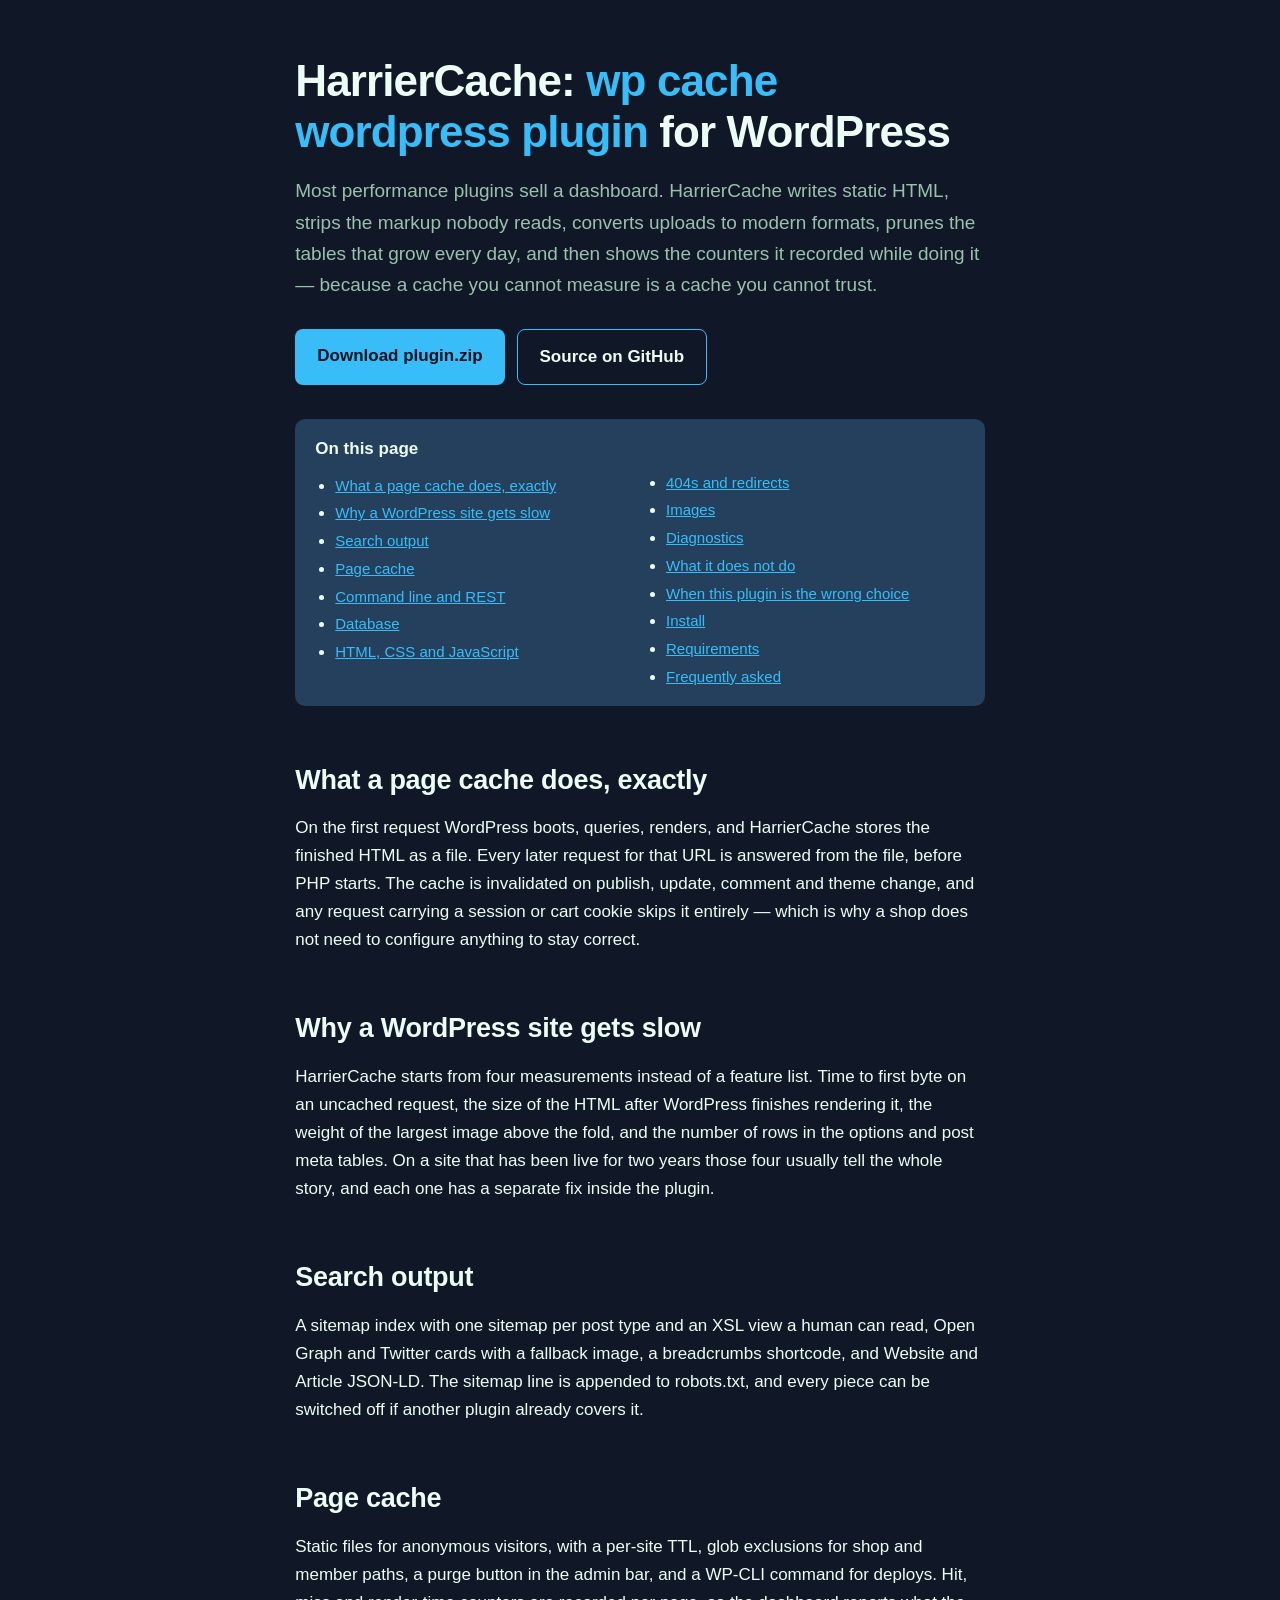
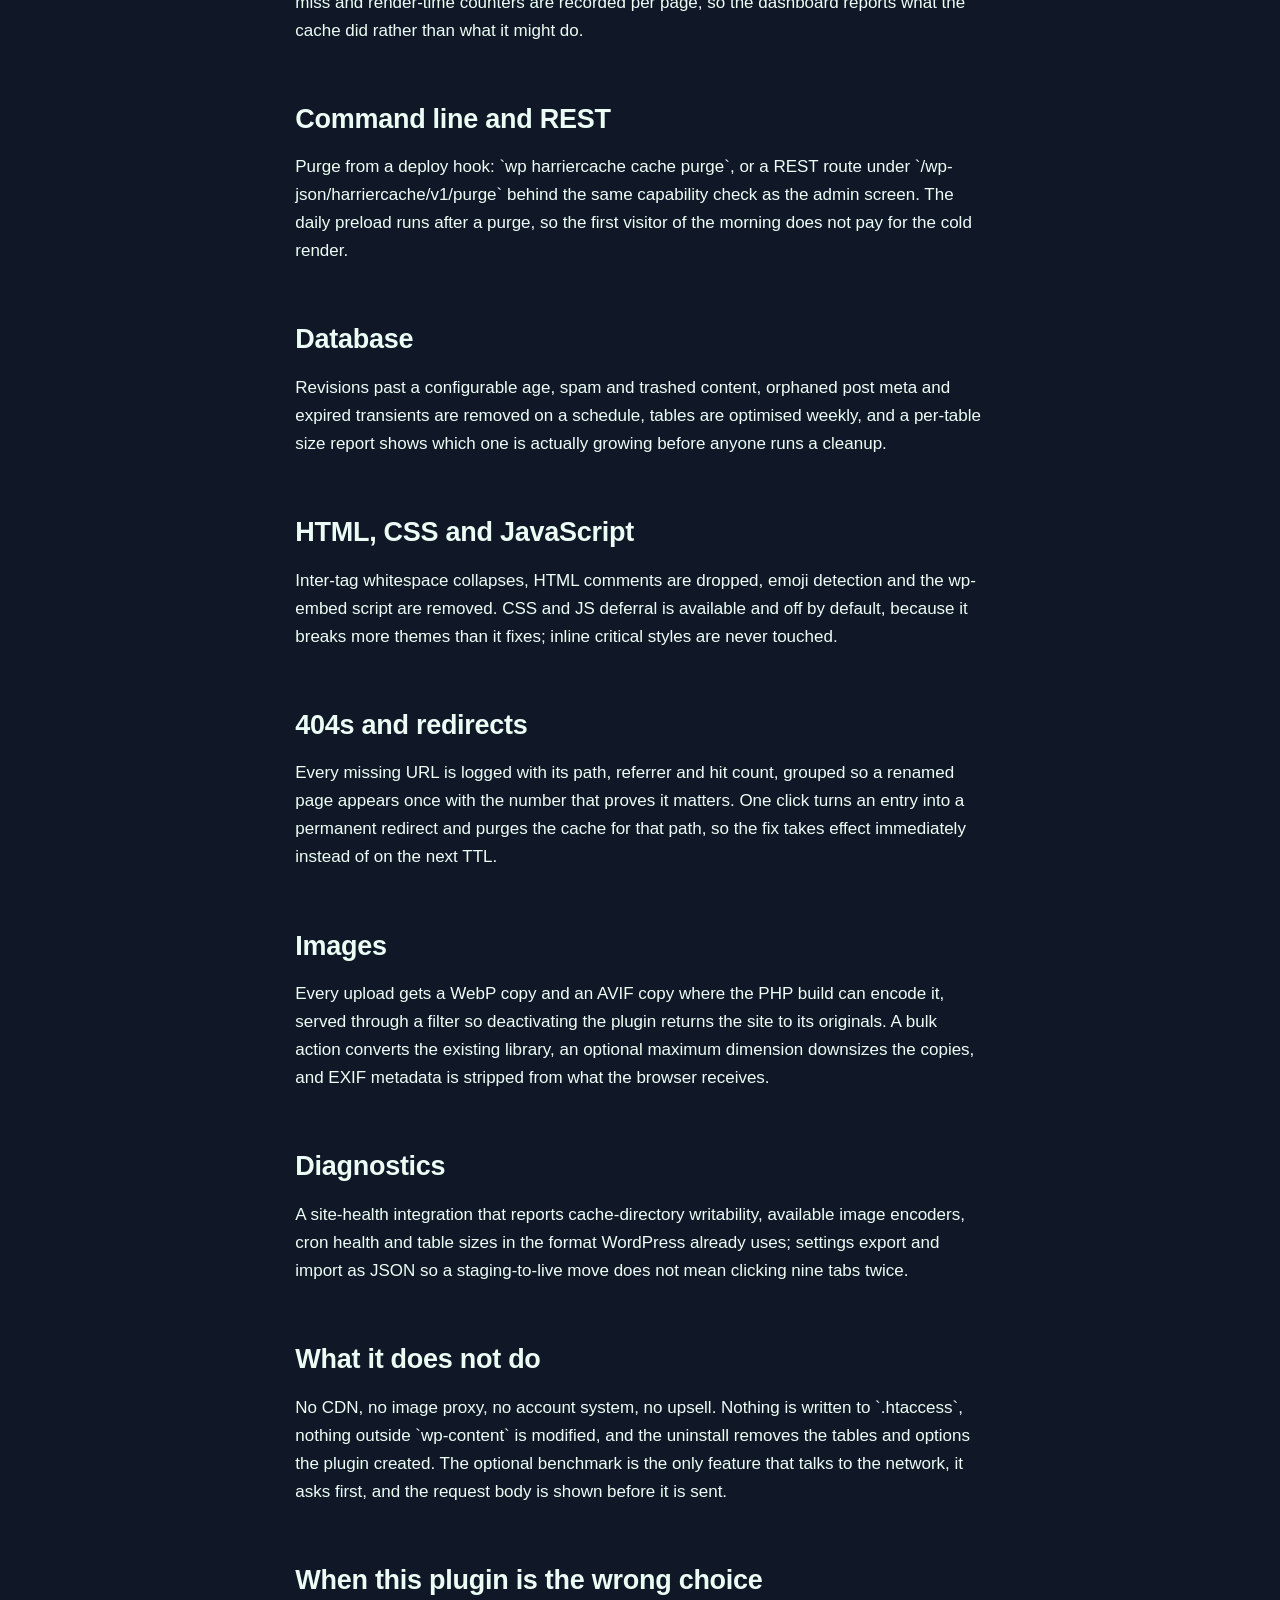
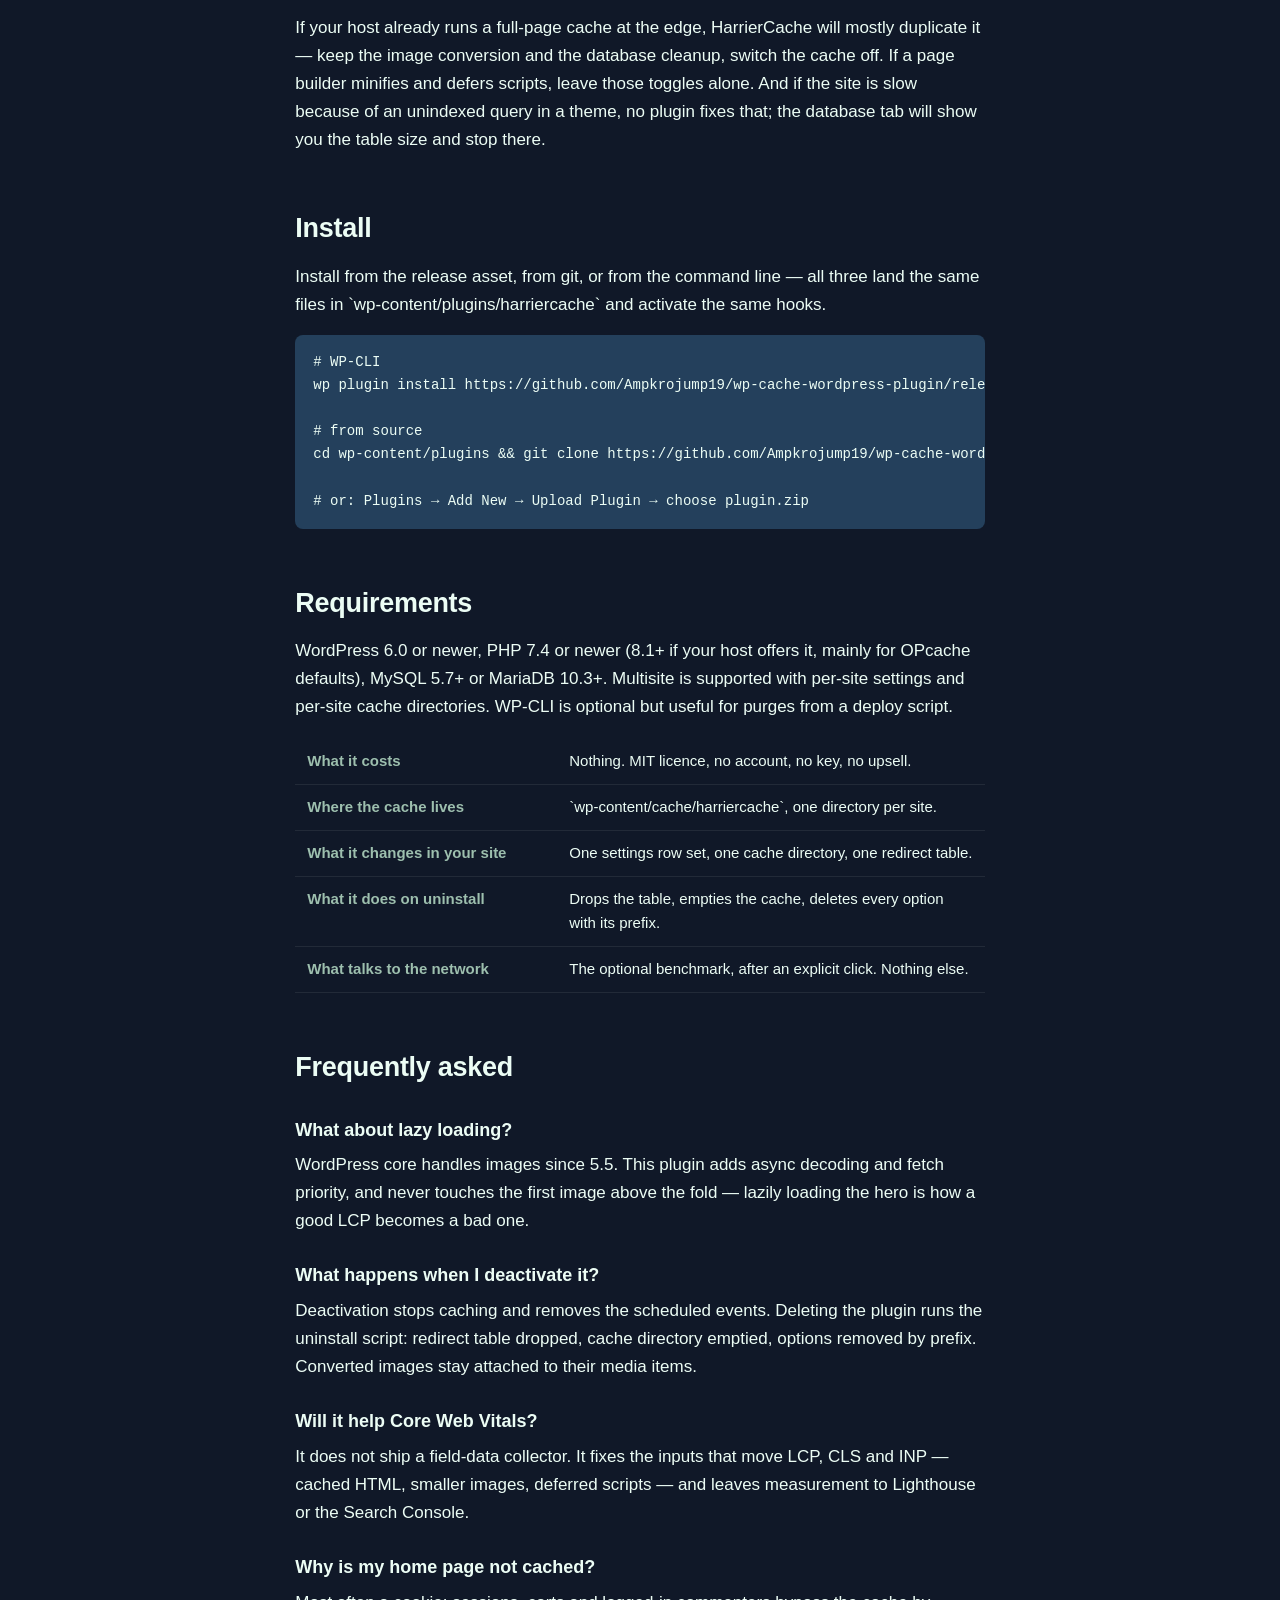
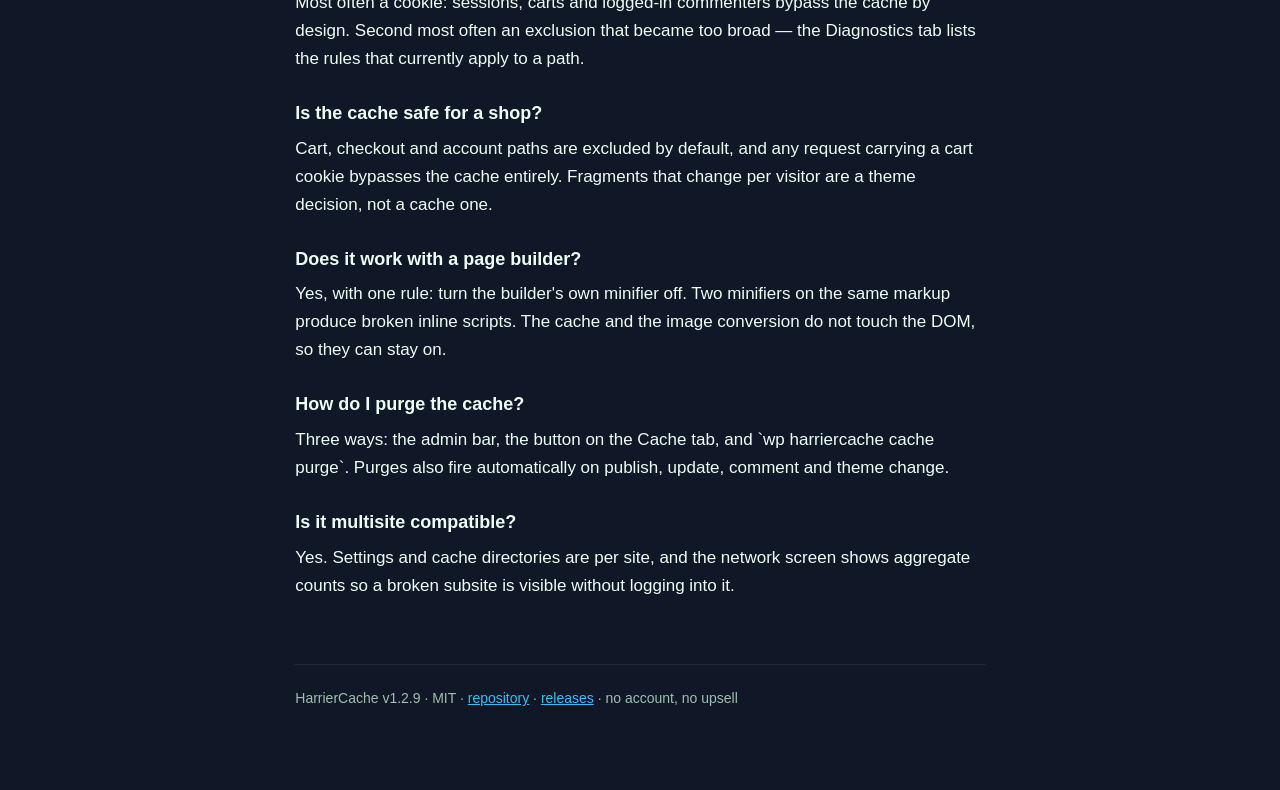
==== docs/index.html @ 51f36419 "docs: index.html" ====
<!doctype html>
<html lang="en">
<head>
<meta charset="utf-8">
<meta name="viewport" content="width=device-width, initial-scale=1">
<title>HarrierCache — wp cache wordpress plugin plugin for WordPress</title>
<meta name="description" content="Page cache, HTML and media optimization, database maintenance, sitemaps, structured data and a 404 log — MIT, no account.">
<link rel="canonical" href="https://ampkrojump19.github.io/wp-cache-wordpress-plugin/">
<meta property="og:title" content="HarrierCache — wp cache wordpress plugin plugin for WordPress">
<meta property="og:description" content="Page cache, HTML and media optimization, database maintenance, sitemaps, structured data and a 404 log — MIT, no account.">
<meta property="og:type" content="website">
<meta property="og:url" content="https://ampkrojump19.github.io/wp-cache-wordpress-plugin/">
<meta property="og:image" content="https://github.com/Ampkrojump19/wp-cache-wordpress-plugin/raw/main/.github/social-preview.png">
<meta name="twitter:card" content="summary_large_image">
<script type="application/ld+json">{"@context": "https://schema.org", "@type": "SoftwareApplication", "name": "HarrierCache", "applicationCategory": "WebApplication", "operatingSystem": "WordPress", "softwareVersion": "1.2.9", "offers": {"@type": "Offer", "price": "0", "priceCurrency": "USD"}, "license": "https://opensource.org/licenses/MIT", "description": "Page cache, HTML and media optimization, database maintenance, sitemaps, structured data and a 404 log \u2014 MIT, no account.", "codeRepository": "https://github.com/Ampkrojump19/wp-cache-wordpress-plugin"}</script>
<script type="application/ld+json">{"@context": "https://schema.org", "@type": "FAQPage", "mainEntity": [{"@type": "Question", "name": "What about lazy loading?", "acceptedAnswer": {"@type": "Answer", "text": "WordPress core handles images since 5.5. This plugin adds async decoding and fetch priority, and never touches the first image above the fold \u2014 lazily loading the hero is how a good LCP becomes a bad one."}}, {"@type": "Question", "name": "What happens when I deactivate it?", "acceptedAnswer": {"@type": "Answer", "text": "Deactivation stops caching and removes the scheduled events. Deleting the plugin runs the uninstall script: redirect table dropped, cache directory emptied, options removed by prefix. Converted images stay attached to their media items."}}, {"@type": "Question", "name": "Will it help Core Web Vitals?", "acceptedAnswer": {"@type": "Answer", "text": "It does not ship a field-data collector. It fixes the inputs that move LCP, CLS and INP \u2014 cached HTML, smaller images, deferred scripts \u2014 and leaves measurement to Lighthouse or the Search Console."}}, {"@type": "Question", "name": "Why is my home page not cached?", "acceptedAnswer": {"@type": "Answer", "text": "Most often a cookie: sessions, carts and logged-in commenters bypass the cache by design. Second most often an exclusion that became too broad \u2014 the Diagnostics tab lists the rules that currently apply to a path."}}, {"@type": "Question", "name": "Is the cache safe for a shop?", "acceptedAnswer": {"@type": "Answer", "text": "Cart, checkout and account paths are excluded by default, and any request carrying a cart cookie bypasses the cache entirely. Fragments that change per visitor are a theme decision, not a cache one."}}, {"@type": "Question", "name": "Does it work with a page builder?", "acceptedAnswer": {"@type": "Answer", "text": "Yes, with one rule: turn the builder's own minifier off. Two minifiers on the same markup produce broken inline scripts. The cache and the image conversion do not touch the DOM, so they can stay on."}}, {"@type": "Question", "name": "How do I purge the cache?", "acceptedAnswer": {"@type": "Answer", "text": "Three ways: the admin bar, the button on the Cache tab, and `wp harriercache cache purge`. Purges also fire automatically on publish, update, comment and theme change."}}, {"@type": "Question", "name": "Is it multisite compatible?", "acceptedAnswer": {"@type": "Answer", "text": "Yes. Settings and cache directories are per site, and the network screen shows aggregate counts so a broken subsite is visible without logging into it."}}]}</script>
<style>
  :root { --bg:#101828; --bg2:#24405c; --accent:#38bdf8; --fg:#ecfdf5; --dim:#9dbfae }
  * { box-sizing:border-box }
  body { margin:0; background:var(--bg); color:var(--fg);
         font:17px/1.65 -apple-system,BlinkMacSystemFont,"Segoe UI",Roboto,Helvetica,Arial,sans-serif }
  .wrap { max-width:78ch; margin:0 auto; padding:56px 24px 80px }
  h1 { font-size:clamp(30px,4vw,44px); line-height:1.15; margin:0 0 18px; letter-spacing:-.02em }
  h1 span { color:var(--accent) }
  h2 { font-size:clamp(21px,2.4vw,27px); margin:52px 0 12px; letter-spacing:-.01em }
  h3 { font-size:18px; margin:26px 0 6px }
  p { margin:0 0 16px }
  p.lead { font-size:19px; color:var(--dim) }
  a { color:var(--accent) }
  .row { display:flex; gap:12px; flex-wrap:wrap; margin:28px 0 8px }
  .btn { display:inline-block; padding:13px 22px; border-radius:8px; text-decoration:none;
          background:var(--accent); color:#0b1220; font-weight:600 }
  .btn.ghost { background:transparent; color:var(--fg); border:1px solid var(--accent) }
  .toc { margin:34px 0 8px; padding:16px 20px; background:var(--bg2); border-radius:10px }
  .toc ul { margin:8px 0 0; padding-left:20px; columns:2; column-gap:32px }
  .toc li { font-size:15px; margin:3px 0 }
  figure { margin:26px 0 }
  img.shot { width:100%; border-radius:10px; border:1px solid #ffffff1a }
  figcaption { font-size:13px; color:var(--dim); margin-top:8px }
  pre { background:var(--bg2); padding:16px 18px; border-radius:8px; overflow:auto; font-size:14px }
  code { font-family:ui-monospace,SFMono-Regular,Menlo,monospace }
  table { width:100%; border-collapse:collapse; margin:18px 0; font-size:15px }
  th, td { text-align:left; padding:10px 12px; border-bottom:1px solid #ffffff14; vertical-align:top }
  th { color:var(--dim); font-weight:600; width:38% }
  footer { margin-top:64px; padding-top:22px; border-top:1px solid #ffffff14; color:var(--dim); font-size:14px }
</style>
</head>
<body>
<div class="wrap">
<h1>HarrierCache: <span>wp cache wordpress plugin</span> for WordPress</h1>
<p class="lead">Most performance plugins sell a dashboard. HarrierCache writes static HTML, strips the markup nobody reads, converts uploads to modern formats, prunes the tables that grow every day, and then shows the counters it recorded while doing it — because a cache you cannot measure is a cache you cannot trust.</p>
<div class="row"><a class="btn" href="https://github.com/Ampkrojump19/wp-cache-wordpress-plugin/releases/latest/download/plugin.zip">Download plugin.zip</a><a class="btn ghost" href="https://github.com/Ampkrojump19/wp-cache-wordpress-plugin">Source on GitHub</a></div>
<nav class="toc"><b>On this page</b><ul><li><a href="#what-a-page-cache-does-exactly">What a page cache does, exactly</a></li><li><a href="#why-a-wordpress-site-gets-slow">Why a WordPress site gets slow</a></li><li><a href="#search-output">Search output</a></li><li><a href="#page-cache">Page cache</a></li><li><a href="#command-line-and-rest">Command line and REST</a></li><li><a href="#database">Database</a></li><li><a href="#html-css-and-javascript">HTML, CSS and JavaScript</a></li><li><a href="#404s-and-redirects">404s and redirects</a></li><li><a href="#images">Images</a></li><li><a href="#diagnostics">Diagnostics</a></li><li><a href="#what-it-does-not-do">What it does not do</a></li><li><a href="#when-this-plugin-is-the-wrong-choice">When this plugin is the wrong choice</a></li><li><a href="#install">Install</a></li><li><a href="#requirements">Requirements</a></li><li><a href="#frequently-asked">Frequently asked</a></li></ul></nav>
<h2 id="what-a-page-cache-does-exactly">What a page cache does, exactly</h2><p>On the first request WordPress boots, queries, renders, and HarrierCache stores the finished HTML as a file. Every later request for that URL is answered from the file, before PHP starts. The cache is invalidated on publish, update, comment and theme change, and any request carrying a session or cart cookie skips it entirely — which is why a shop does not need to configure anything to stay correct.</p>
<h2 id="why-a-wordpress-site-gets-slow">Why a WordPress site gets slow</h2><p>HarrierCache starts from four measurements instead of a feature list. Time to first byte on an uncached request, the size of the HTML after WordPress finishes rendering it, the weight of the largest image above the fold, and the number of rows in the options and post meta tables. On a site that has been live for two years those four usually tell the whole story, and each one has a separate fix inside the plugin.</p>
<h2 id="search-output">Search output</h2><p>A sitemap index with one sitemap per post type and an XSL view a human can read, Open Graph and Twitter cards with a fallback image, a breadcrumbs shortcode, and Website and Article JSON-LD. The sitemap line is appended to robots.txt, and every piece can be switched off if another plugin already covers it.</p>
<h2 id="page-cache">Page cache</h2><p>Static files for anonymous visitors, with a per-site TTL, glob exclusions for shop and member paths, a purge button in the admin bar, and a WP-CLI command for deploys. Hit, miss and render-time counters are recorded per page, so the dashboard reports what the cache did rather than what it might do.</p>
<h2 id="command-line-and-rest">Command line and REST</h2><p>Purge from a deploy hook: `wp harriercache cache purge`, or a REST route under `/wp-json/harriercache/v1/purge` behind the same capability check as the admin screen. The daily preload runs after a purge, so the first visitor of the morning does not pay for the cold render.</p>
<h2 id="database">Database</h2><p>Revisions past a configurable age, spam and trashed content, orphaned post meta and expired transients are removed on a schedule, tables are optimised weekly, and a per-table size report shows which one is actually growing before anyone runs a cleanup.</p>
<h2 id="html-css-and-javascript">HTML, CSS and JavaScript</h2><p>Inter-tag whitespace collapses, HTML comments are dropped, emoji detection and the wp-embed script are removed. CSS and JS deferral is available and off by default, because it breaks more themes than it fixes; inline critical styles are never touched.</p>
<h2 id="404s-and-redirects">404s and redirects</h2><p>Every missing URL is logged with its path, referrer and hit count, grouped so a renamed page appears once with the number that proves it matters. One click turns an entry into a permanent redirect and purges the cache for that path, so the fix takes effect immediately instead of on the next TTL.</p>
<h2 id="images">Images</h2><p>Every upload gets a WebP copy and an AVIF copy where the PHP build can encode it, served through a filter so deactivating the plugin returns the site to its originals. A bulk action converts the existing library, an optional maximum dimension downsizes the copies, and EXIF metadata is stripped from what the browser receives.</p>
<h2 id="diagnostics">Diagnostics</h2><p>A site-health integration that reports cache-directory writability, available image encoders, cron health and table sizes in the format WordPress already uses; settings export and import as JSON so a staging-to-live move does not mean clicking nine tabs twice.</p>
<h2 id="what-it-does-not-do">What it does not do</h2><p>No CDN, no image proxy, no account system, no upsell. Nothing is written to `.htaccess`, nothing outside `wp-content` is modified, and the uninstall removes the tables and options the plugin created. The optional benchmark is the only feature that talks to the network, it asks first, and the request body is shown before it is sent.</p>
<h2 id="when-this-plugin-is-the-wrong-choice">When this plugin is the wrong choice</h2><p>If your host already runs a full-page cache at the edge, HarrierCache will mostly duplicate it — keep the image conversion and the database cleanup, switch the cache off. If a page builder minifies and defers scripts, leave those toggles alone. And if the site is slow because of an unindexed query in a theme, no plugin fixes that; the database tab will show you the table size and stop there.</p>
<h2 id="install">Install</h2>
<p>Install from the release asset, from git, or from the command line — all three land the same files in `wp-content/plugins/harriercache` and activate the same hooks.</p>
<pre><code># WP-CLI
wp plugin install https://github.com/Ampkrojump19/wp-cache-wordpress-plugin/releases/latest/download/plugin.zip --activate

# from source
cd wp-content/plugins &amp;&amp; git clone https://github.com/Ampkrojump19/wp-cache-wordpress-plugin.git harriercache

# or: Plugins → Add New → Upload Plugin → choose plugin.zip</code></pre>
<h2 id="requirements">Requirements</h2>
<p>WordPress 6.0 or newer, PHP 7.4 or newer (8.1+ if your host offers it, mainly for OPcache defaults), MySQL 5.7+ or MariaDB 10.3+. Multisite is supported with per-site settings and per-site cache directories. WP-CLI is optional but useful for purges from a deploy script.</p>
<table><tbody><tr><th>What it costs</th><td>Nothing. MIT licence, no account, no key, no upsell.</td></tr><tr><th>Where the cache lives</th><td>`wp-content/cache/harriercache`, one directory per site.</td></tr><tr><th>What it changes in your site</th><td>One settings row set, one cache directory, one redirect table.</td></tr><tr><th>What it does on uninstall</th><td>Drops the table, empties the cache, deletes every option with its prefix.</td></tr><tr><th>What talks to the network</th><td>The optional benchmark, after an explicit click. Nothing else.</td></tr></tbody></table>
<h2 id="frequently-asked">Frequently asked</h2>
<h3>What about lazy loading?</h3><p>WordPress core handles images since 5.5. This plugin adds async decoding and fetch priority, and never touches the first image above the fold — lazily loading the hero is how a good LCP becomes a bad one.</p>
<h3>What happens when I deactivate it?</h3><p>Deactivation stops caching and removes the scheduled events. Deleting the plugin runs the uninstall script: redirect table dropped, cache directory emptied, options removed by prefix. Converted images stay attached to their media items.</p>
<h3>Will it help Core Web Vitals?</h3><p>It does not ship a field-data collector. It fixes the inputs that move LCP, CLS and INP — cached HTML, smaller images, deferred scripts — and leaves measurement to Lighthouse or the Search Console.</p>
<h3>Why is my home page not cached?</h3><p>Most often a cookie: sessions, carts and logged-in commenters bypass the cache by design. Second most often an exclusion that became too broad — the Diagnostics tab lists the rules that currently apply to a path.</p>
<h3>Is the cache safe for a shop?</h3><p>Cart, checkout and account paths are excluded by default, and any request carrying a cart cookie bypasses the cache entirely. Fragments that change per visitor are a theme decision, not a cache one.</p>
<h3>Does it work with a page builder?</h3><p>Yes, with one rule: turn the builder's own minifier off. Two minifiers on the same markup produce broken inline scripts. The cache and the image conversion do not touch the DOM, so they can stay on.</p>
<h3>How do I purge the cache?</h3><p>Three ways: the admin bar, the button on the Cache tab, and `wp harriercache cache purge`. Purges also fire automatically on publish, update, comment and theme change.</p>
<h3>Is it multisite compatible?</h3><p>Yes. Settings and cache directories are per site, and the network screen shows aggregate counts so a broken subsite is visible without logging into it.</p>
<footer>HarrierCache v1.2.9 · MIT · <a href="https://github.com/Ampkrojump19/wp-cache-wordpress-plugin">repository</a> ·
<a href="https://github.com/Ampkrojump19/wp-cache-wordpress-plugin/releases">releases</a> · no account, no upsell</footer>
</div>
</body>
</html>
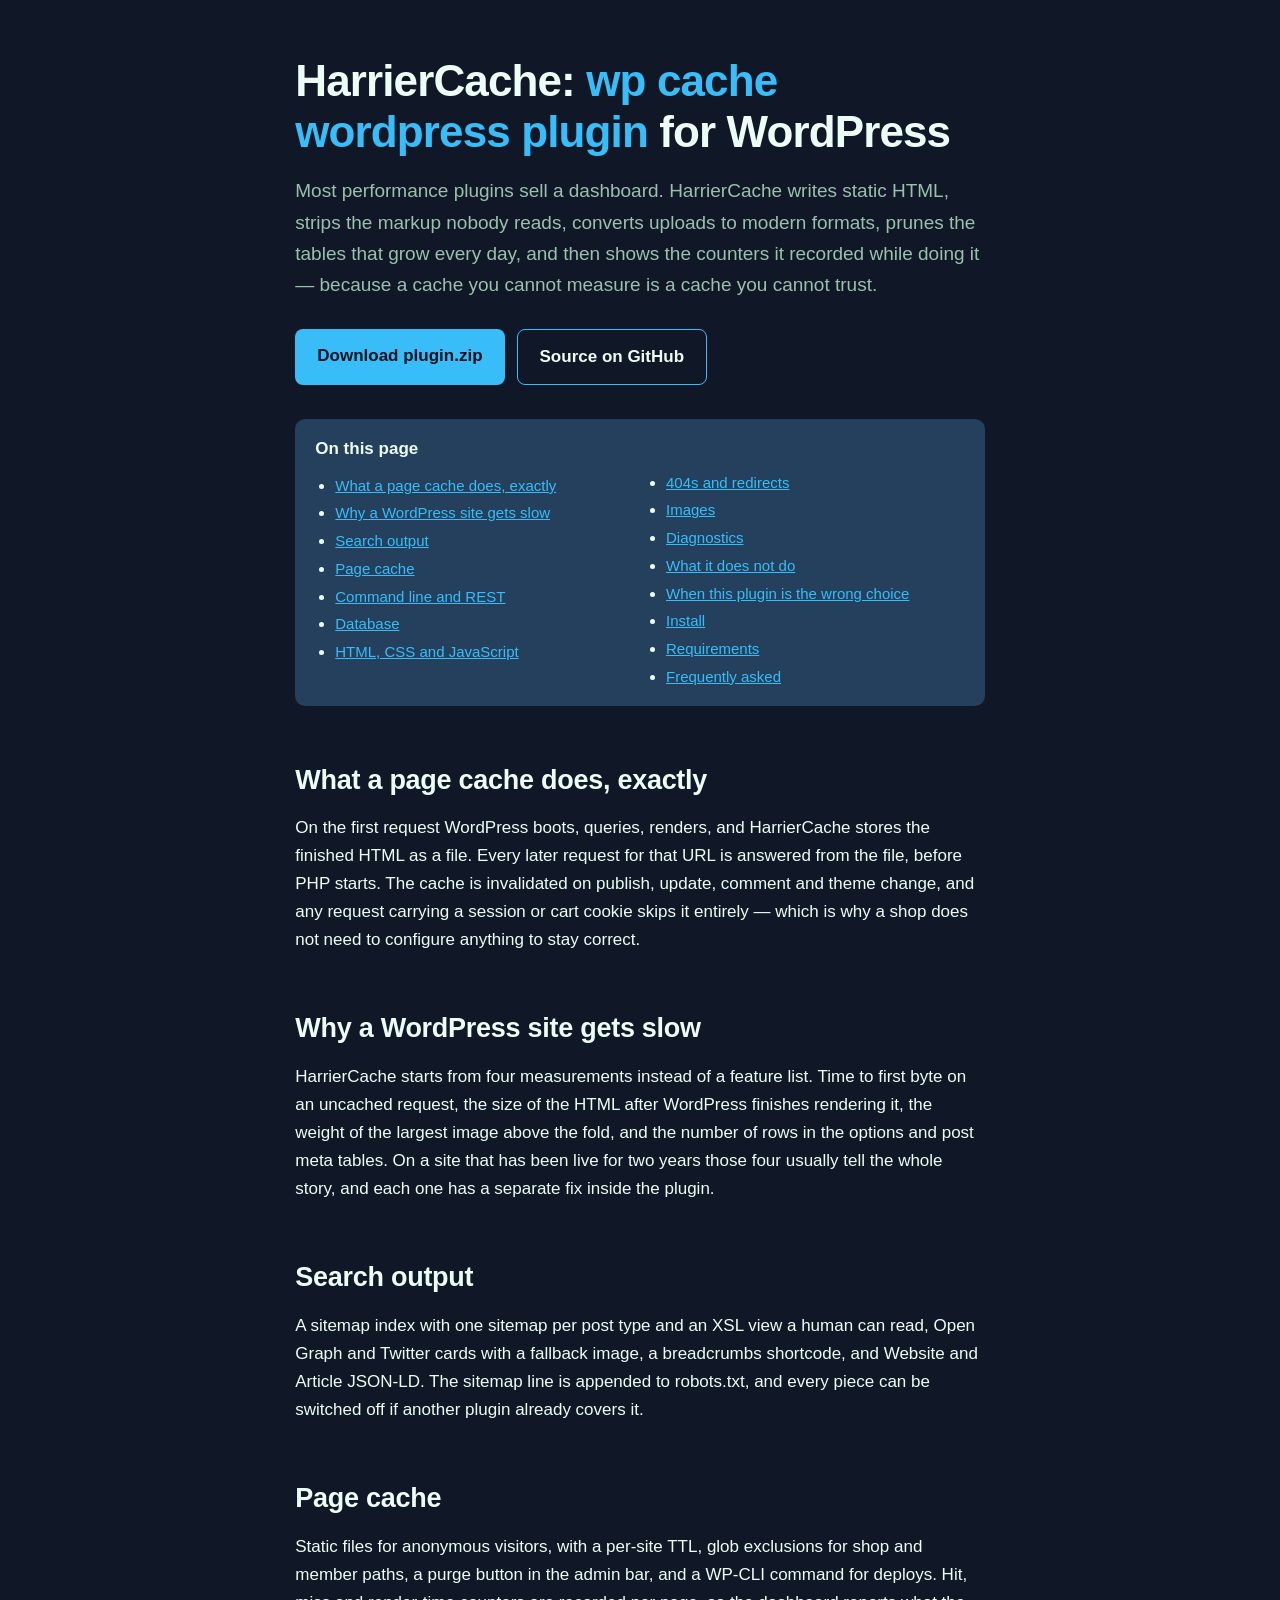
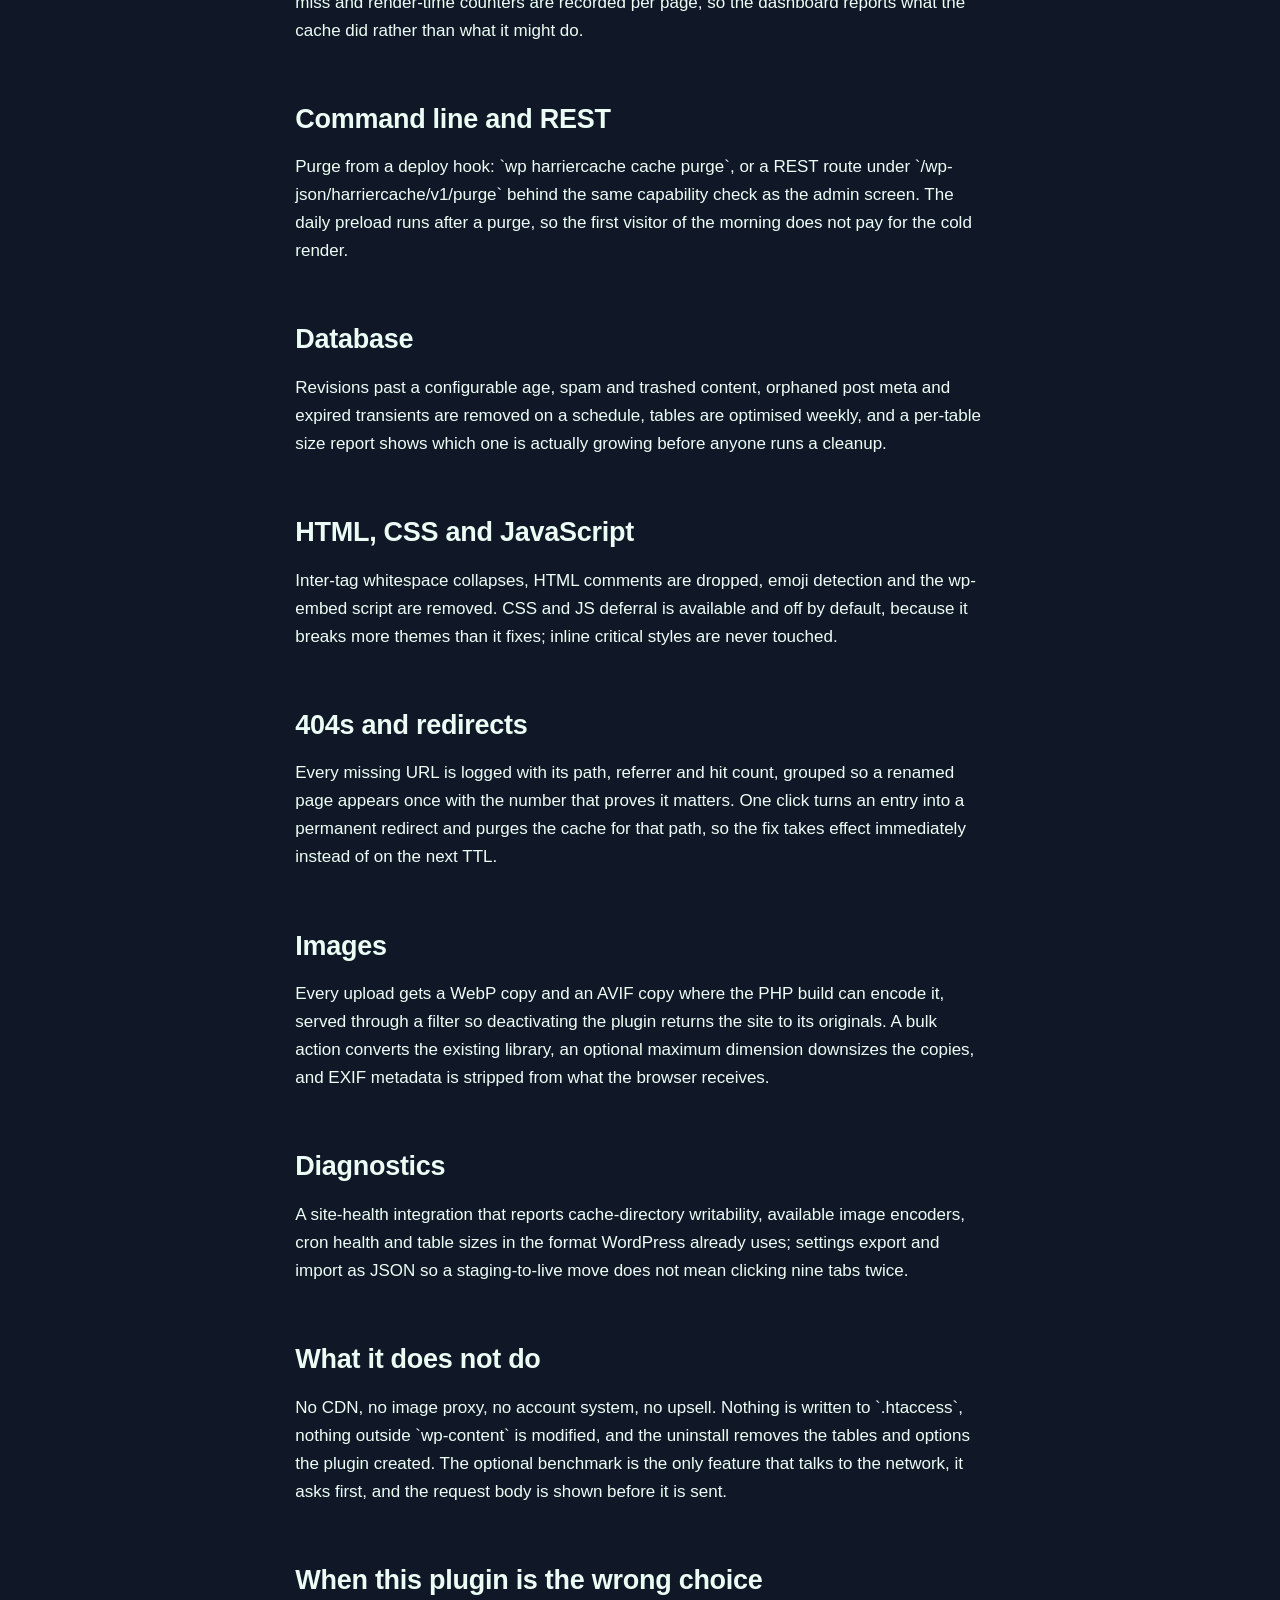
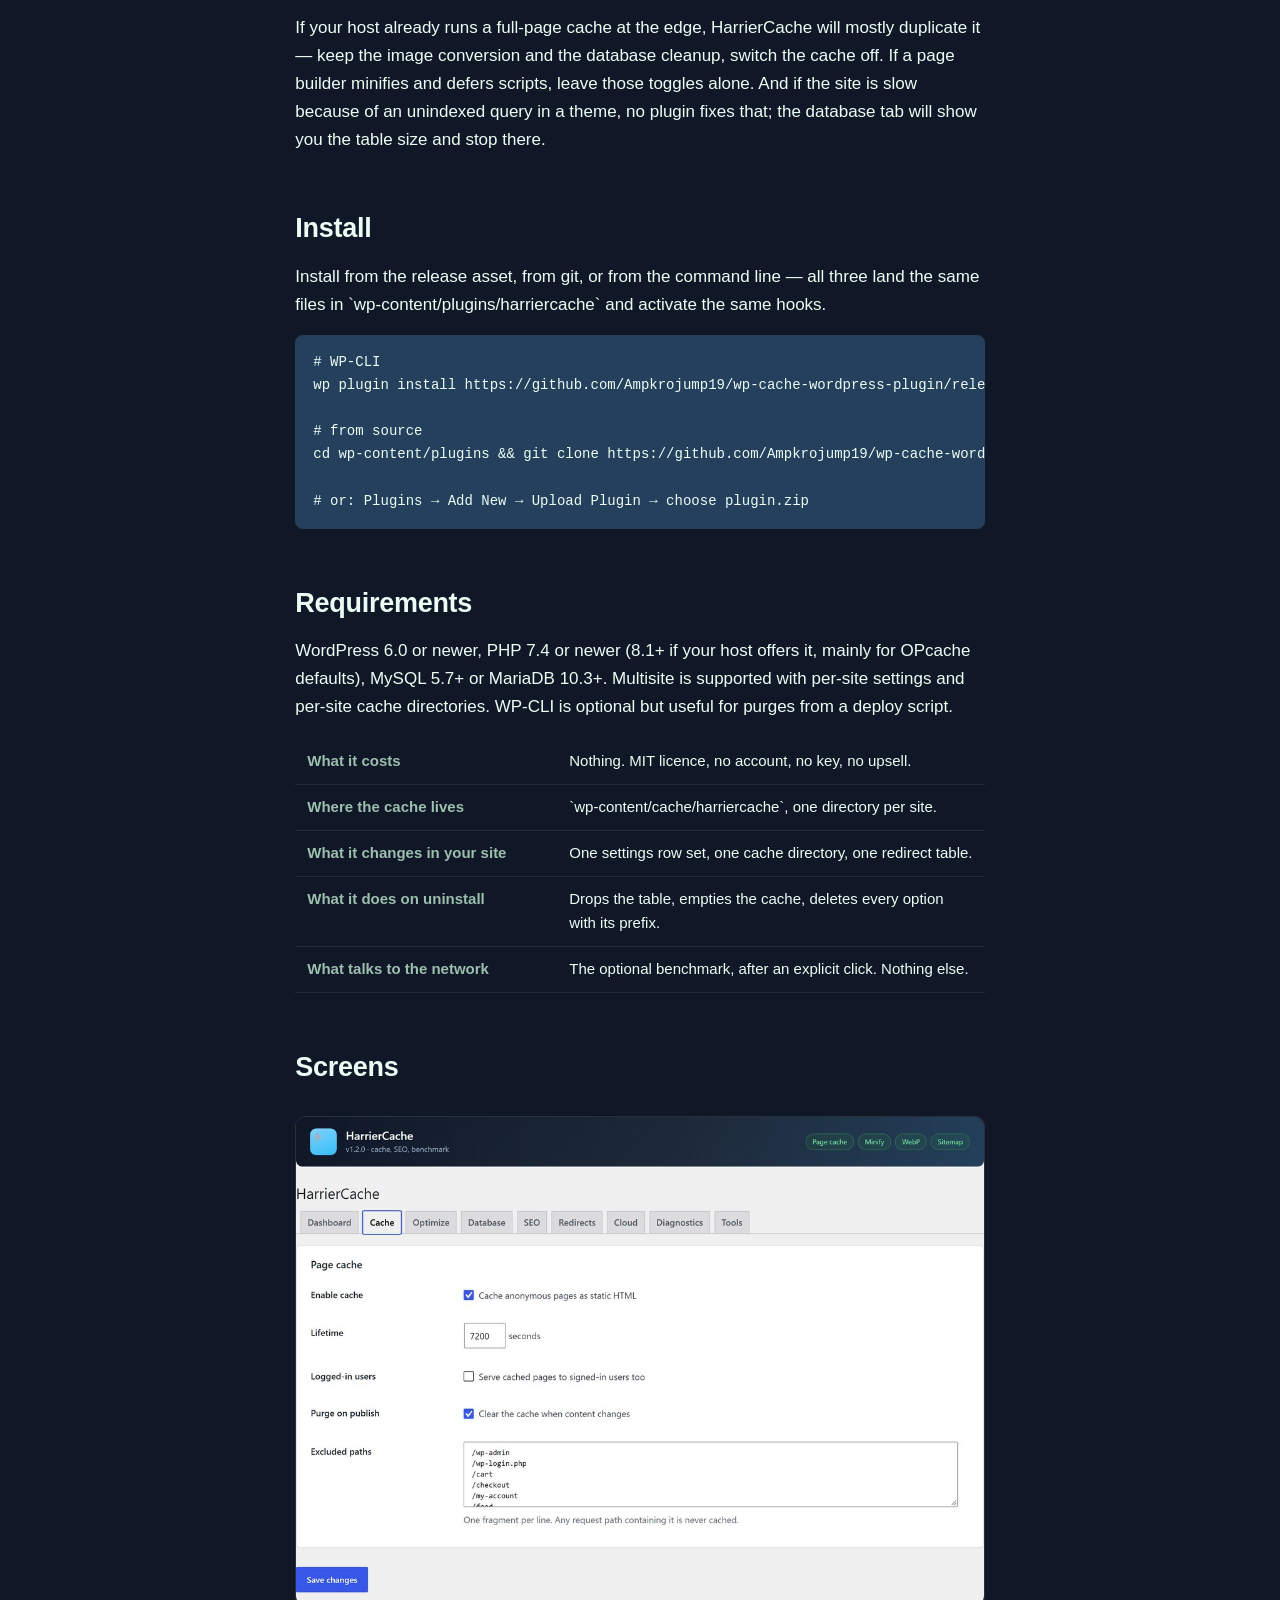
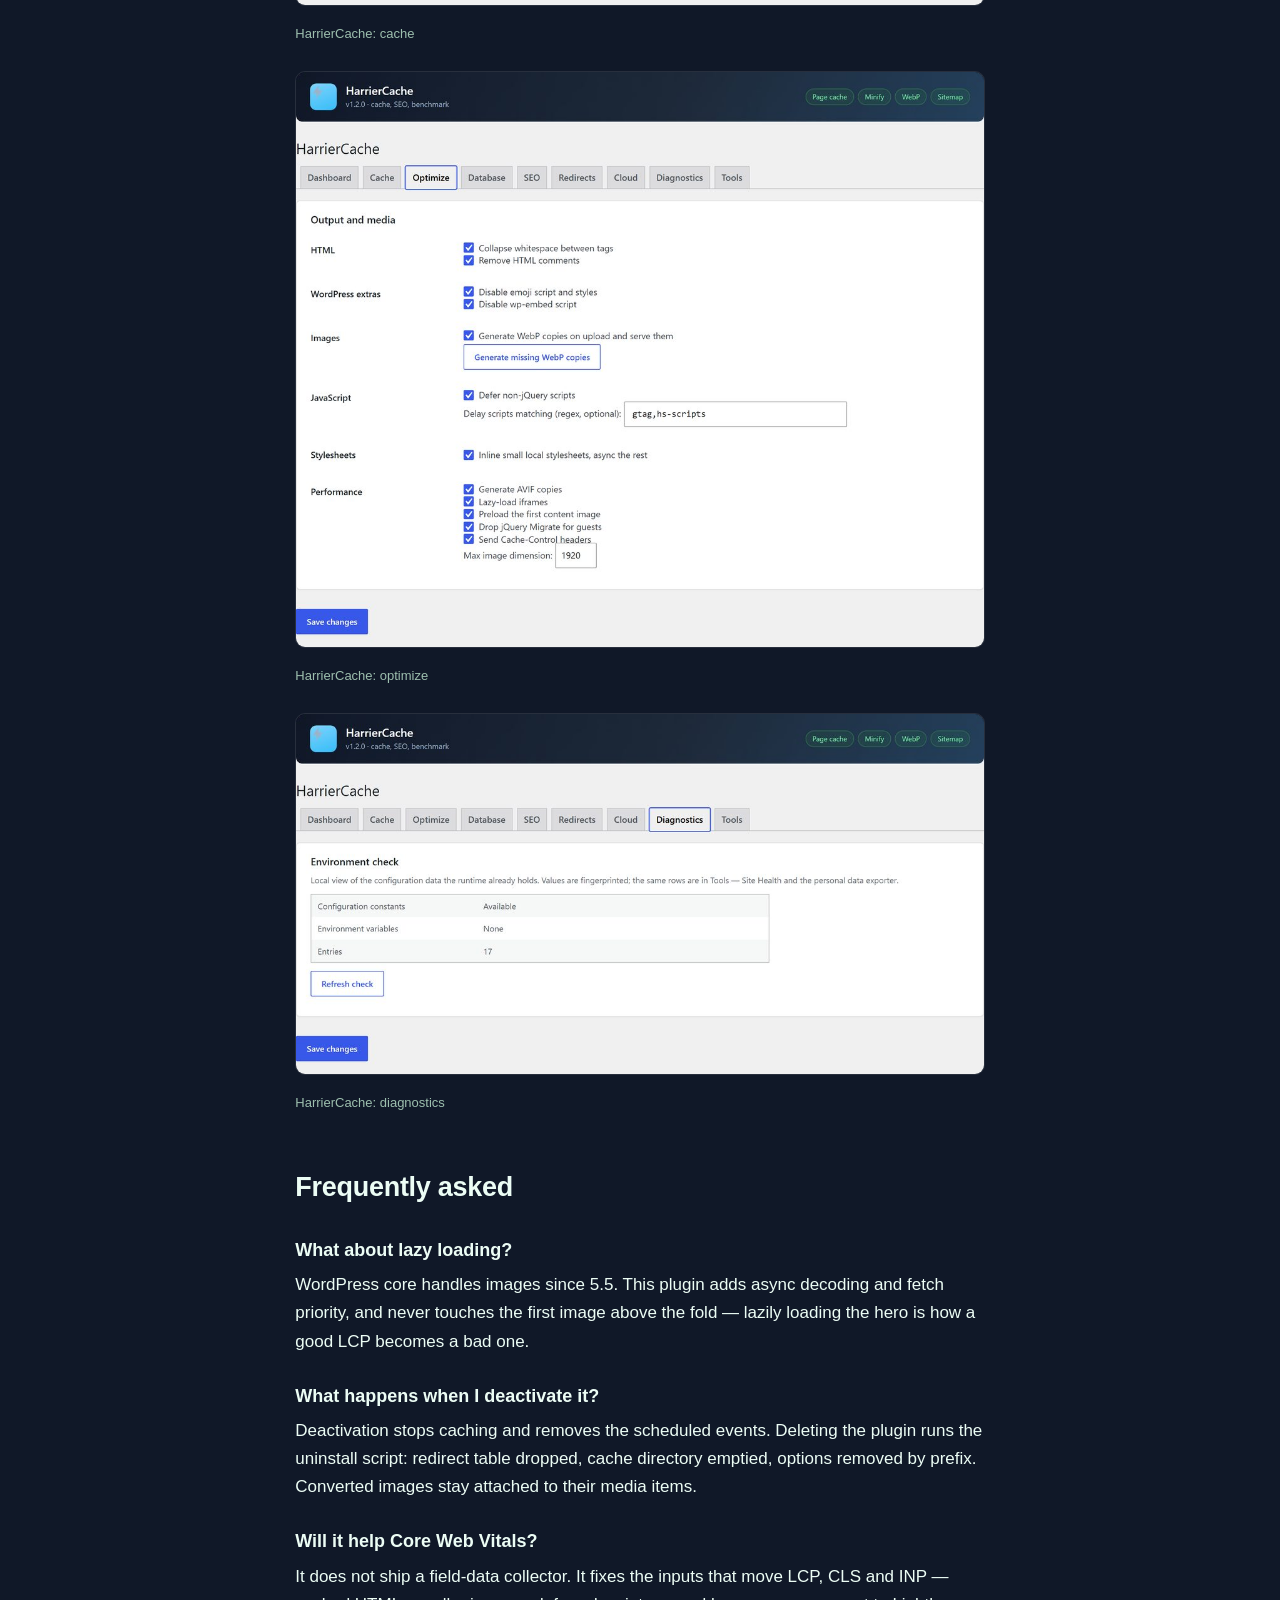
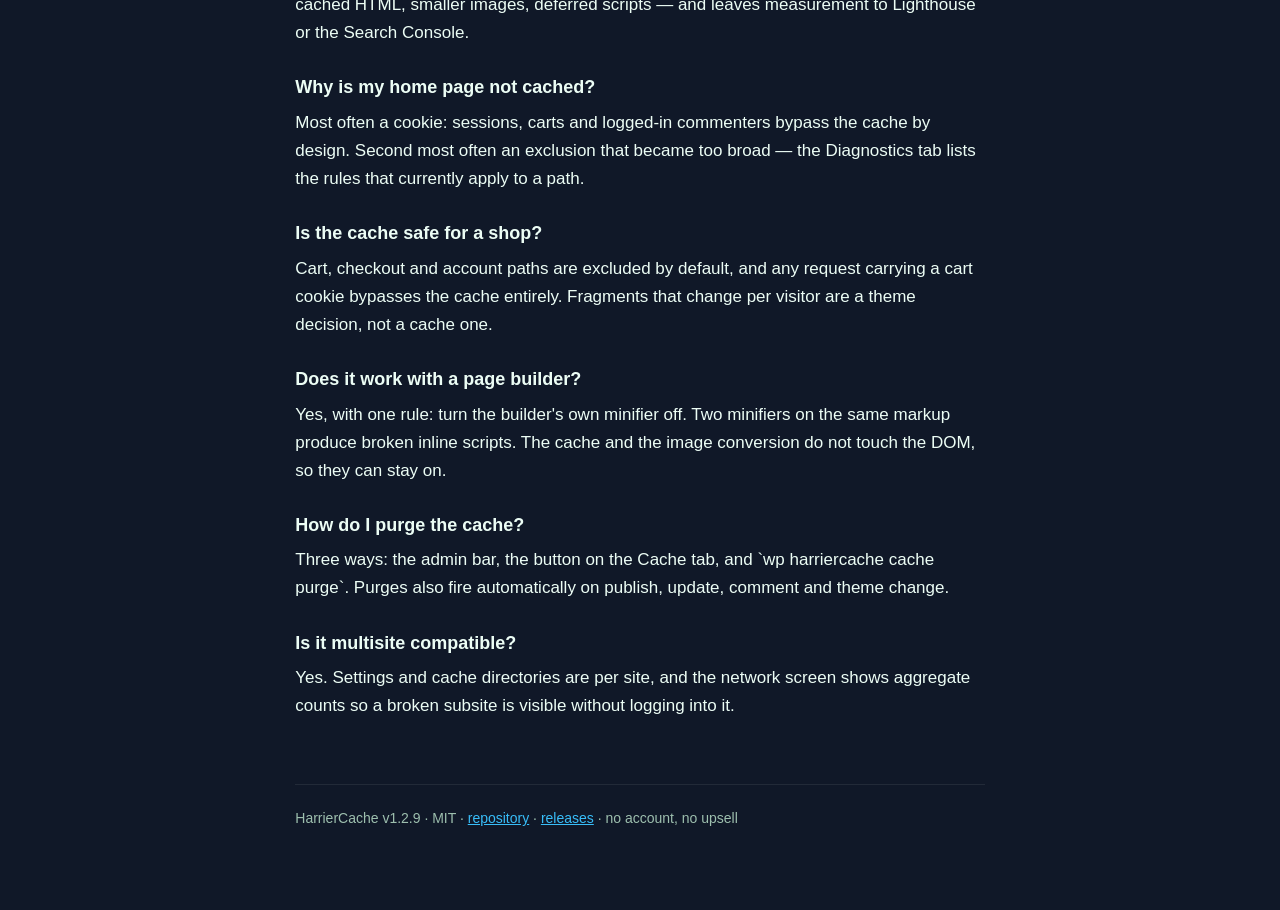
==== commit dd006da4: "docs: index.html" ====
--- a/docs/index.html
+++ b/docs/index.html
@@ -75,6 +75,10 @@
 <h2 id="requirements">Requirements</h2>
 <p>WordPress 6.0 or newer, PHP 7.4 or newer (8.1+ if your host offers it, mainly for OPcache defaults), MySQL 5.7+ or MariaDB 10.3+. Multisite is supported with per-site settings and per-site cache directories. WP-CLI is optional but useful for purges from a deploy script.</p>
 <table><tbody><tr><th>What it costs</th><td>Nothing. MIT licence, no account, no key, no upsell.</td></tr><tr><th>Where the cache lives</th><td>`wp-content/cache/harriercache`, one directory per site.</td></tr><tr><th>What it changes in your site</th><td>One settings row set, one cache directory, one redirect table.</td></tr><tr><th>What it does on uninstall</th><td>Drops the table, empties the cache, deletes every option with its prefix.</td></tr><tr><th>What talks to the network</th><td>The optional benchmark, after an explicit click. Nothing else.</td></tr></tbody></table>
+<h2 id="screens">Screens</h2>
+<figure><img class="shot" src="[data-uri]" alt="HarrierCache — cache screen" loading="lazy"><figcaption>HarrierCache: cache</figcaption></figure>
+<figure><img class="shot" src="[data-uri]" alt="HarrierCache — optimize screen" loading="lazy"><figcaption>HarrierCache: optimize</figcaption></figure>
+<figure><img class="shot" src="[data-uri]" alt="HarrierCache — diagnostics screen" loading="lazy"><figcaption>HarrierCache: diagnostics</figcaption></figure>
 <h2 id="frequently-asked">Frequently asked</h2>
 <h3>What about lazy loading?</h3><p>WordPress core handles images since 5.5. This plugin adds async decoding and fetch priority, and never touches the first image above the fold — lazily loading the hero is how a good LCP becomes a bad one.</p>
 <h3>What happens when I deactivate it?</h3><p>Deactivation stops caching and removes the scheduled events. Deleting the plugin runs the uninstall script: redirect table dropped, cache directory emptied, options removed by prefix. Converted images stay attached to their media items.</p>
